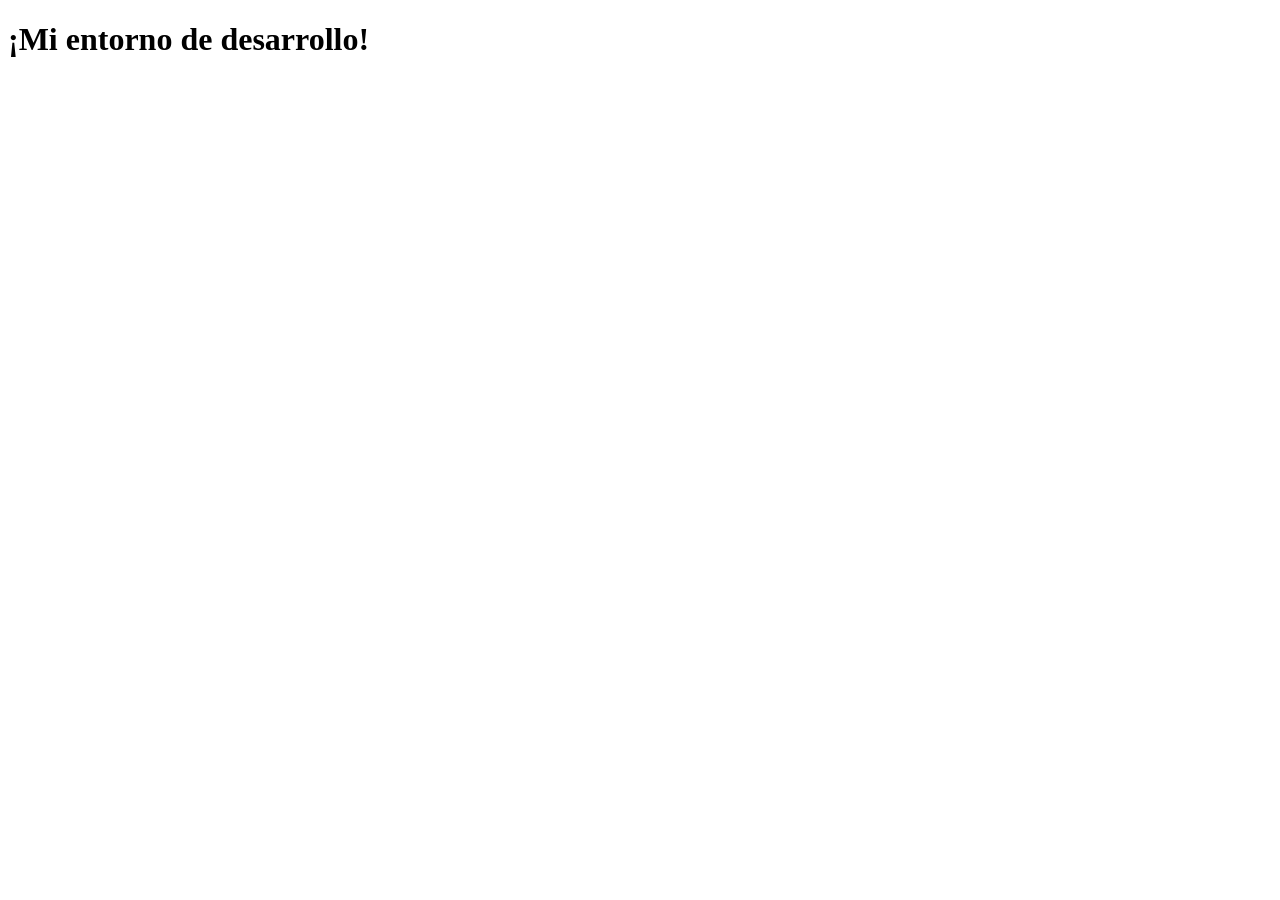
==== index.html @ 5116fd15 "Primer Commit" ====
<!DOCTYPE html>
<html lang="en">
<head>
    <meta charset="UTF-8">
    <meta name="viewport" content="width=device-width, initial-scale=1.0">
    <title>Document</title>
</head>
<body>
    <h1>¡Mi entorno de desarrollo!</h1>
</body>
</html>
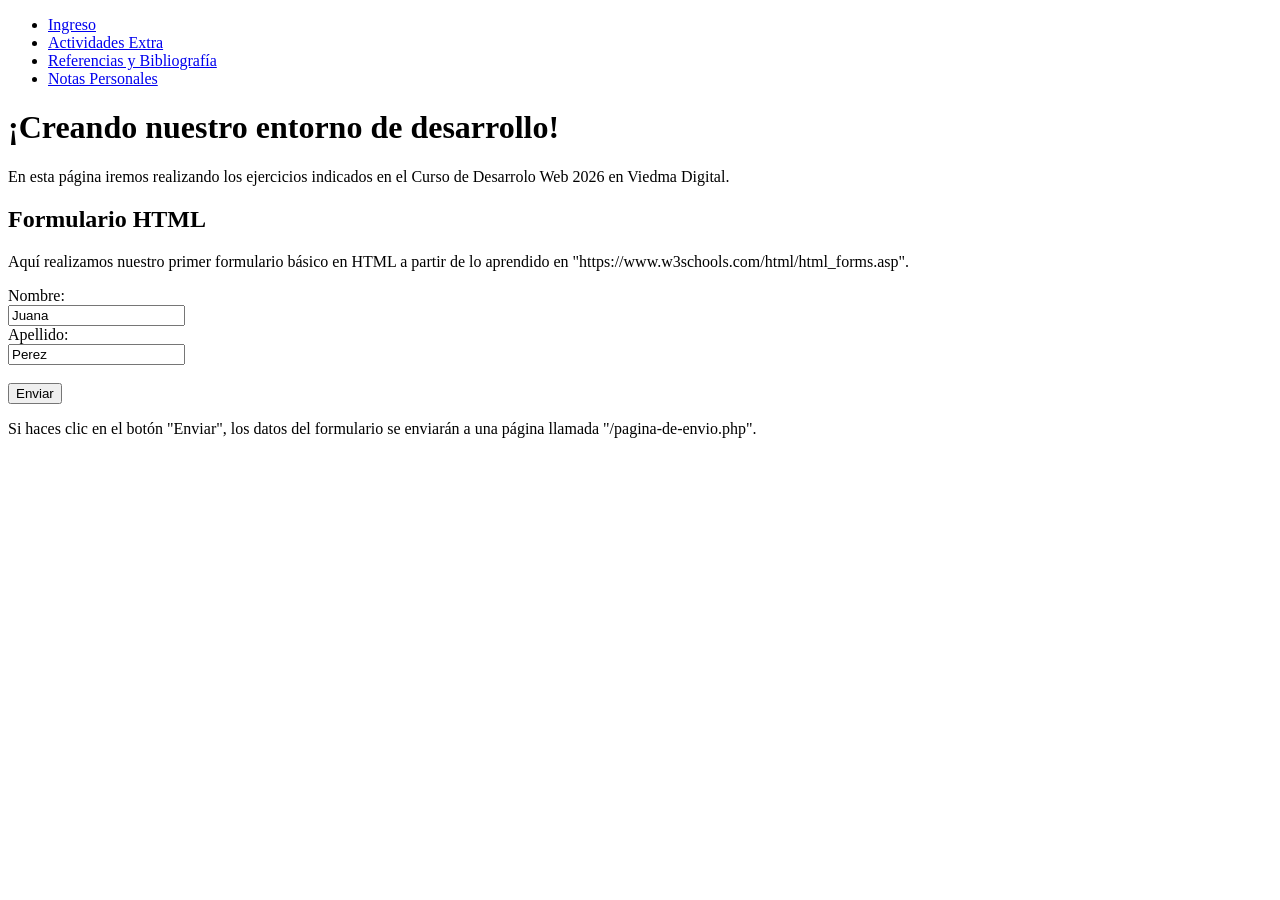
==== commit 37b0a761: "CSS" ====
--- a/index.html
+++ b/index.html
@@ -4,8 +4,34 @@
     <meta charset="UTF-8">
     <meta name="viewport" content="width=device-width, initial-scale=1.0">
     <title>Document</title>
+    <link rel="stylesheet" href="styles.css">
 </head>
 <body>
-    <h1>¡Mi entorno de desarrollo!</h1>
+    
+    <ul class="navbar">
+  <li><a href="Ingreso.html">Ingreso</a>
+  <li><a href="actividades.html">Actividades Extra</a>
+  <li><a href="Referencias.html">Referencias y Bibliografía</a>
+  <li><a href="Notas.html">Notas Personales</a>
+</ul>
+
+    <h1>¡Creando nuestro entorno de desarrollo!</h1>
+
+    <p>En esta página iremos realizando los ejercicios indicados en el Curso de Desarrolo Web 2026 en Viedma Digital.</p> 
+
+    <h2>Formulario HTML</h2>
+    
+    <p>Aquí realizamos nuestro primer formulario básico en HTML a partir de lo aprendido en "https://www.w3schools.com/html/html_forms.asp".</p>
+
+    <form action="/action_page.php">
+        <label for="fname">Nombre:</label><br>
+        <input type="text" id="fname" name="fname" value="Juana"><br>
+        <label for="lname">Apellido:</label><br>
+        <input type="text" id="lname" name="lname" value="Perez"><br><br>
+        <input type="submit" value="Enviar">
+    </form> 
+
+<p>Si haces clic en el botón "Enviar", los datos del formulario se enviarán a una página llamada "/pagina-de-envio.php".</p>
+
 </body>
 </html>
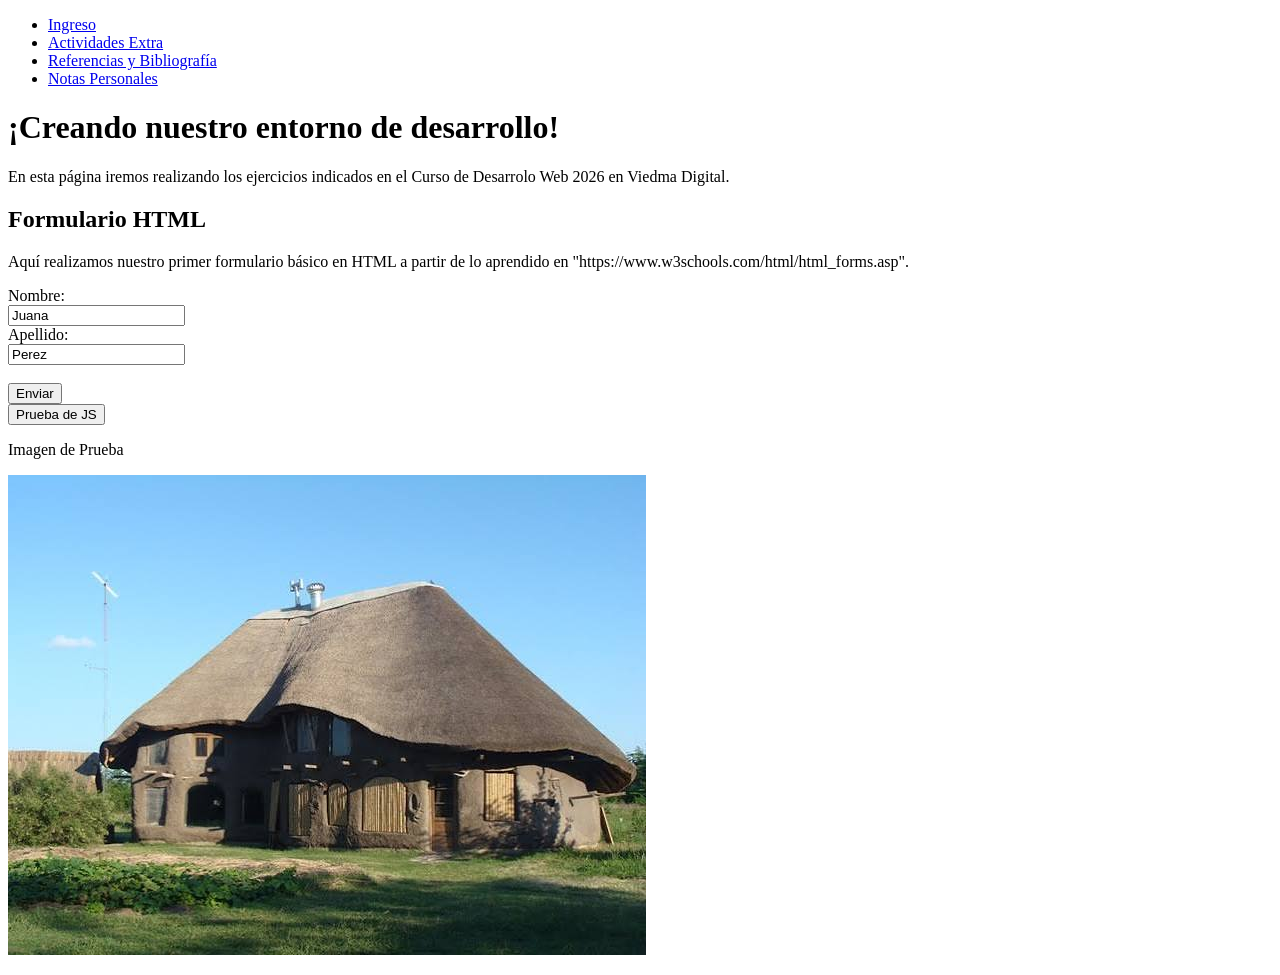
==== commit 1d2beccd: "Actividades de Clase 07" ====
--- a/index.html
+++ b/index.html
@@ -31,7 +31,17 @@
         <input type="submit" value="Enviar">
     </form> 
 
-<p>Si haces clic en el botón "Enviar", los datos del formulario se enviarán a una página llamada "/pagina-de-envio.php".</p>
+    <script src="script.js">
+    </script>
+    
+<button class = "btn-principal">Prueba de JS</button>
+
+<p>Imagen de Prueba</p>
+
+<img src = "images/Ecoaldea_Gaia.jfif" alt = "Casa de barro en Gaia">
+
+<p id="demo"></p>
+
 
 </body>
 </html>
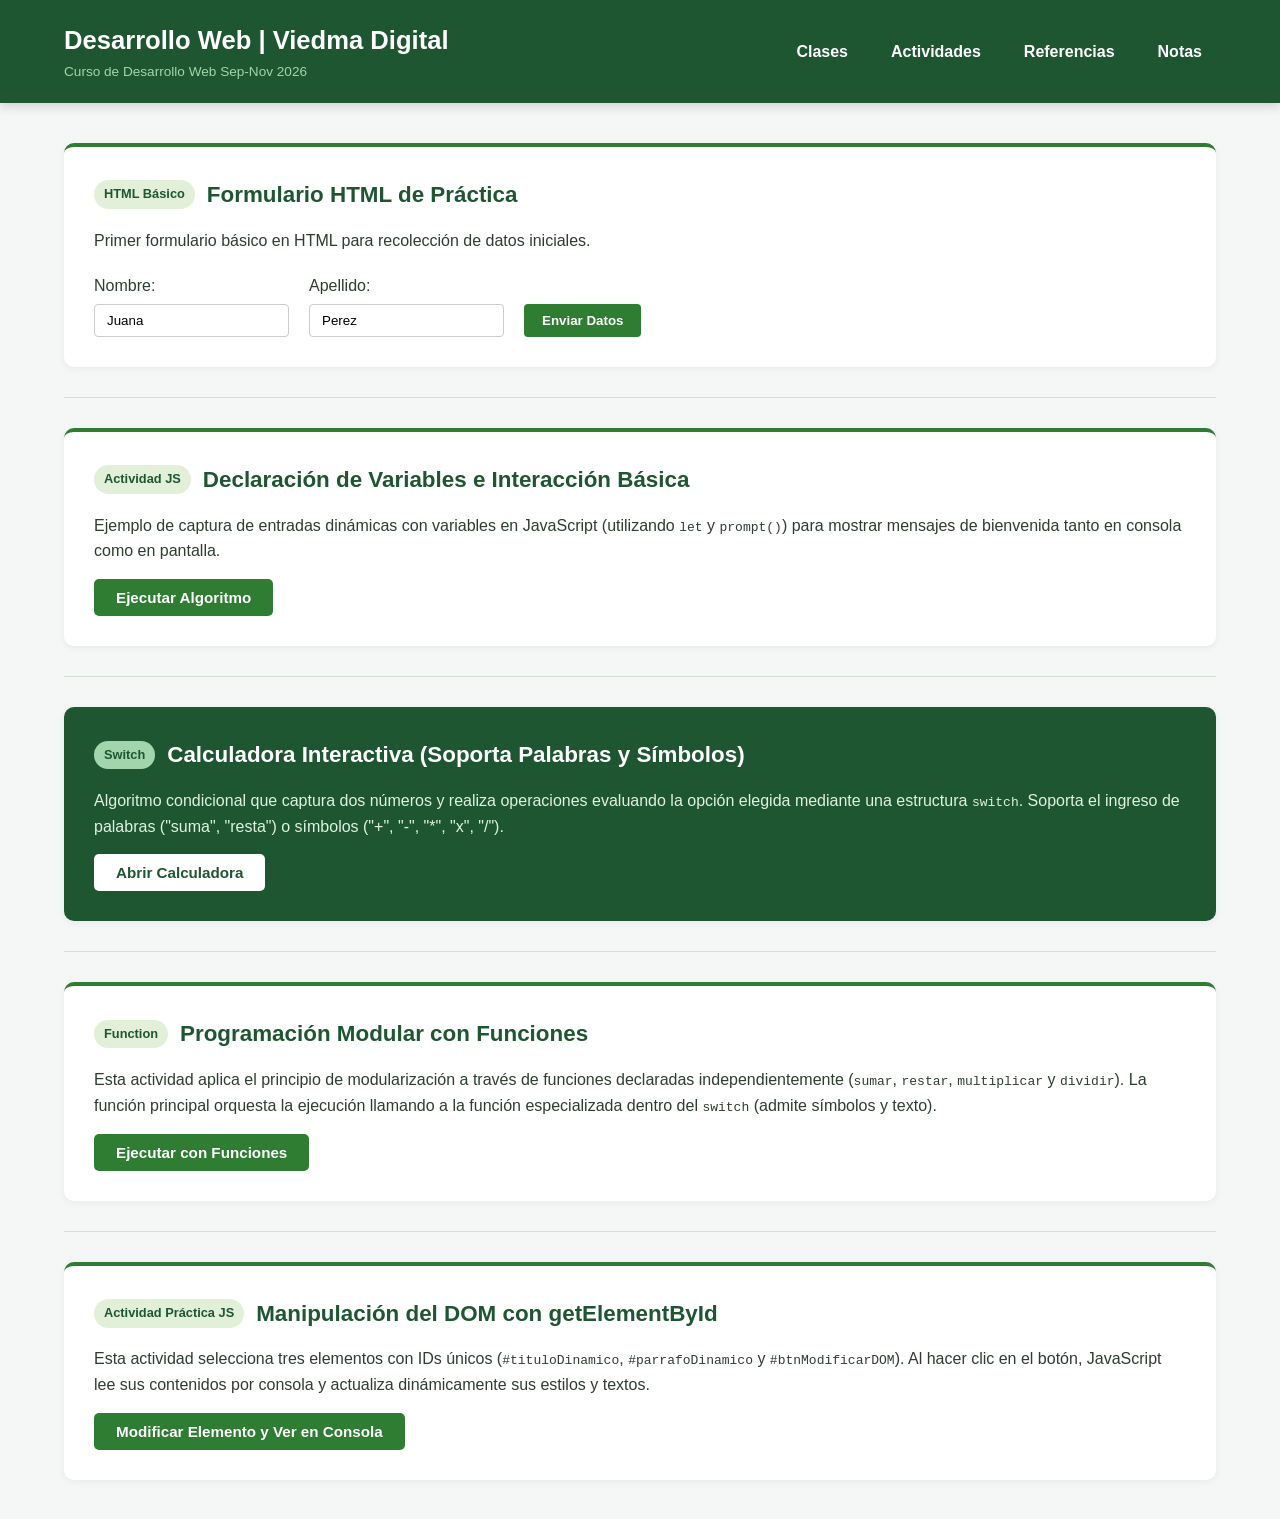
==== commit 16bb2d09: "Actualización general del proyecto" ====
--- a/index.html
+++ b/index.html
@@ -1,47 +1,117 @@
 <!DOCTYPE html>
-<html lang="en">
+<html lang="es">
 <head>
     <meta charset="UTF-8">
     <meta name="viewport" content="width=device-width, initial-scale=1.0">
-    <title>Document</title>
+    <title>Desarrollo Web - Viedma Digital</title>
     <link rel="stylesheet" href="styles.css">
 </head>
 <body>
-    
-    <ul class="navbar">
-  <li><a href="Ingreso.html">Ingreso</a>
-  <li><a href="actividades.html">Actividades Extra</a>
-  <li><a href="Referencias.html">Referencias y Bibliografía</a>
-  <li><a href="Notas.html">Notas Personales</a>
-</ul>
 
-    <h1>¡Creando nuestro entorno de desarrollo!</h1>
+    <header class="header-principal">
+        <div class="logo">
+            <h1>Desarrollo Web | Viedma Digital</h1>
+            <p>Curso de Desarrollo Web Sep-Nov 2026</p>
+        </div>
+        <nav>
+            <ul class="navbar">
+                <li><a href="Ingreso.html">Clases</a></li>
+                <li><a href="actividades.html">Actividades</a></li>
+                <li><a href="Referencias.html">Referencias</a></li>
+                <li><a href="Notas.html">Notas</a></li>
+            </ul>
+        </nav>
+    </header>
 
-    <p>En esta página iremos realizando los ejercicios indicados en el Curso de Desarrolo Web 2026 en Viedma Digital.</p> 
+    <main class="portfolio-container">
 
-    <h2>Formulario HTML</h2>
-    
-    <p>Aquí realizamos nuestro primer formulario básico en HTML a partir de lo aprendido en "https://www.w3schools.com/html/html_forms.asp".</p>
+        <!-- SECCIÓN 0: FORMULARIO BASE -->
+        <section class="portfolio-section">
+            <div class="section-header">
+                <span class="badge">HTML Básico</span>
+                <h2>Formulario HTML de Práctica</h2>
+            </div>
+            <p>Primer formulario básico en HTML para recolección de datos iniciales.</p>
 
-    <form action="/action_page.php">
-        <label for="fname">Nombre:</label><br>
-        <input type="text" id="fname" name="fname" value="Juana"><br>
-        <label for="lname">Apellido:</label><br>
-        <input type="text" id="lname" name="lname" value="Perez"><br><br>
-        <input type="submit" value="Enviar">
-    </form> 
+            <form action="/action_page.php" class="form-horizontal">
+                <div class="form-group">
+                    <label for="fname">Nombre:</label>
+                    <input type="text" id="fname" name="fname" value="Juana">
+                </div>
+                <div class="form-group">
+                    <label for="lname">Apellido:</label>
+                    <input type="text" id="lname" name="lname" value="Perez">
+                </div>
+                <button type="submit" class="btn-submit">Enviar Datos</button>
+            </form>
+        </section>
 
-    <script src="script.js">
-    </script>
-    
-<button class = "btn-principal">Prueba de JS</button>
+        <hr class="separator">
 
-<p>Imagen de Prueba</p>
+        <!-- SECCIÓN 1: VARIABLES -->
+        <section class="portfolio-section">
+            <div class="section-header">
+                <span class="badge">Actividad JS</span>
+                <h2>Declaración de Variables e Interacción Básica</h2>
+            </div>
+            <p>Ejemplo de captura de entradas dinámicas con variables en JavaScript (utilizando <code>let</code> y <code>prompt()</code>) para mostrar mensajes de bienvenida tanto en consola como en pantalla.</p>
+            
+            <div class="action-area">
+                <button id="btnEjecutar" class="btn-primary">Ejecutar Algoritmo</button>
+                <div id="resultadoBienvenida" class="resultado-box"></div>
+            </div>
+        </section>
 
-<img src = "images/Ecoaldea_Gaia.jfif" alt = "Casa de barro en Gaia">
+        <hr class="separator">
 
-<p id="demo"></p>
+        <!-- SECCIÓN 2: CALCULADORA -->
+        <section class="portfolio-section featured-section">
+            <div class="section-header">
+                <span class="badge badge-light">Switch</span>
+                <h2>Calculadora Interactiva (Soporta Palabras y Símbolos)</h2>
+            </div>
+            <p class="descripcion-desarrollo">
+                Algoritmo condicional que captura dos números y realiza operaciones evaluando la opción elegida mediante una estructura <code>switch</code>. Soporta el ingreso de palabras ("suma", "resta") o símbolos ("+", "-", "*", "x", "/").
+            </p>
+            <button onclick="ejecutarCalculadora()" class="btn-secondary">Abrir Calculadora</button>
+        </section>
 
+        <hr class="separator">
 
+        <!-- SECCIÓN 3: FUNCIONES MODULARIZADAS -->
+        <section class="portfolio-section">
+            <div class="section-header">
+                <span class="badge">Function</span>
+                <h2>Programación Modular con Funciones</h2>
+            </div>
+            <p class="descripcion-desarrollo">
+                Esta actividad aplica el principio de modularización a través de funciones declaradas independientemente (<code>sumar</code>, <code>restar</code>, <code>multiplicar</code> y <code>dividir</code>). La función principal orquesta la ejecución llamando a la función especializada dentro del <code>switch</code> (admite símbolos y texto).
+            </p>
+            <button onclick="ejecutarActividadFunciones()" class="btn-primary">Ejecutar con Funciones</button>
+        </section>
+
+        <hr class="separator">
+
+        <!-- NUEVA SECCIÓN: ACTIVIDAD PRÁCTICA 1 JAVASCRIPT (DOM) -->
+        <section class="portfolio-section">
+            <div class="section-header">
+                <span class="badge">Actividad Práctica JS</span>
+                <h2 id="tituloDinamico">Manipulación del DOM con getElementById</h2>
+            </div>
+            
+            <p id="parrafoDinamico" class="descripcion-desarrollo">
+                Esta actividad selecciona tres elementos con IDs únicos (<code>#tituloDinamico</code>, <code>#parrafoDinamico</code> y <code>#btnModificarDOM</code>). Al hacer clic en el botón, JavaScript lee sus contenidos por consola y actualiza dinámicamente sus estilos y textos.
+            </p>
+
+            <button id="btnModificarDOM" onclick="ejecutarPracticaDOM()" class="btn-primary">Modificar Elemento y Ver en Consola</button>
+        </section>
+
+    </main>
+
+    <!-- SCRIPTS ENLAZADOS -->
+    <script src="script.js"></script>
+    <script src="calculadora.js"></script>
+    <script src="funciones.js"></script>
+    <script src="dom_practica.js"></script>
 </body>
 </html>
--- a/styles.css
+++ b/styles.css
@@ -0,0 +1,202 @@
+/* ==========================================
+   RESET Y CONFIGURACIÓN FLUIDA
+   ========================================== */
+* {
+    margin: 0;
+    padding: 0;
+    box-sizing: border-box;
+}
+
+body {
+    font-family: 'Segoe UI', Tahoma, Geneva, Verdana, sans-serif;
+    background-color: #f4f7f5;
+    color: #2e3d30;
+    line-height: 1.6;
+}
+
+/* ==========================================
+   HEADER Y NAVEGACIÓN FLUIDA
+   ========================================== */
+.header-principal {
+    background-color: #1e5631;
+    color: #ffffff;
+    padding: 20px 5%;
+    display: flex;
+    justify-content: space-between;
+    align-items: center;
+    flex-wrap: wrap;
+    box-shadow: 0 4px 10px rgba(0, 0, 0, 0.15);
+}
+
+.logo h1 {
+    font-size: 1.6rem;
+    color: #ffffff;
+}
+
+.logo p {
+    font-size: 0.85rem;
+    color: #a2d5ab;
+}
+
+.navbar {
+    list-style: none;
+    display: flex;
+    gap: 15px;
+}
+
+.navbar a {
+    color: #ffffff;
+    text-decoration: none;
+    font-weight: 600;
+    padding: 8px 14px;
+    border-radius: 4px;
+    transition: background-color 0.3s ease;
+}
+
+.navbar a:hover {
+    background-color: #4c9a2a;
+}
+
+/* ==========================================
+   CONTENEDOR DEL PORTFOLIO (ANCHO COMPLETO)
+   ========================================== */
+.portfolio-container {
+    width: 90%;
+    max-width: 1200px;
+    margin: 40px auto;
+}
+
+.portfolio-section {
+    background-color: #ffffff;
+    border-radius: 10px;
+    padding: 30px;
+    margin-bottom: 25px;
+    box-shadow: 0 2px 8px rgba(0, 0, 0, 0.05);
+    border-top: 4px solid #2e7d32;
+}
+
+.section-header {
+    display: flex;
+    align-items: center;
+    gap: 12px;
+    margin-bottom: 15px;
+}
+
+.badge {
+    background-color: #e2f0d9;
+    color: #1e5631;
+    padding: 4px 10px;
+    font-size: 0.8rem;
+    font-weight: bold;
+    border-radius: 20px;
+}
+
+.badge-light {
+    background-color: #a2d5ab;
+    color: #1e5631;
+}
+
+.portfolio-section h2 {
+    color: #1e5631;
+    font-size: 1.4rem;
+}
+
+.separator {
+    border: 0;
+    height: 1px;
+    background: #d0e1d4;
+    margin: 30px 0;
+}
+
+/* ==========================================
+   ESTILOS DESTACADOS Y BOTONES
+   ========================================== */
+.featured-section {
+    background-color: #1e5631;
+    color: #ffffff;
+    border-top: none;
+}
+
+.featured-section h2 {
+    color: #ffffff;
+}
+
+.featured-section .descripcion-desarrollo {
+    color: #e0f2e1;
+}
+
+.btn-primary {
+    background-color: #2e7d32;
+    color: #ffffff;
+    border: none;
+    padding: 10px 22px;
+    font-size: 0.95rem;
+    font-weight: bold;
+    border-radius: 5px;
+    cursor: pointer;
+    margin-top: 15px;
+    transition: background-color 0.3s ease;
+}
+
+.btn-primary:hover {
+    background-color: #1e5631;
+}
+
+.btn-secondary {
+    background-color: #ffffff;
+    color: #1e5631;
+    border: none;
+    padding: 10px 22px;
+    font-size: 0.95rem;
+    font-weight: bold;
+    border-radius: 5px;
+    cursor: pointer;
+    margin-top: 15px;
+    transition: background-color 0.3s ease;
+}
+
+.btn-secondary:hover {
+    background-color: #a2d5ab;
+}
+
+/* FORMULARIO HORIZONTAL */
+.form-horizontal {
+    display: flex;
+    gap: 20px;
+    align-items: flex-end;
+    margin-top: 20px;
+    flex-wrap: wrap;
+}
+
+.form-group {
+    display: flex;
+    flex-direction: column;
+}
+
+.form-group input {
+    padding: 8px 12px;
+    border: 1px solid #ccc;
+    border-radius: 4px;
+    margin-top: 5px;
+}
+
+.btn-submit {
+    background-color: #2e7d32;
+    color: white;
+    border: none;
+    padding: 9px 18px;
+    border-radius: 4px;
+    font-weight: bold;
+    cursor: pointer;
+}
+
+.resultado-box {
+    margin-top: 15px;
+    padding: 12px;
+    background-color: #eef7f0;
+    border: 1px solid #a2d5ab;
+    border-radius: 4px;
+    color: #1e5631;
+    font-weight: 600;
+    display: none;
+}
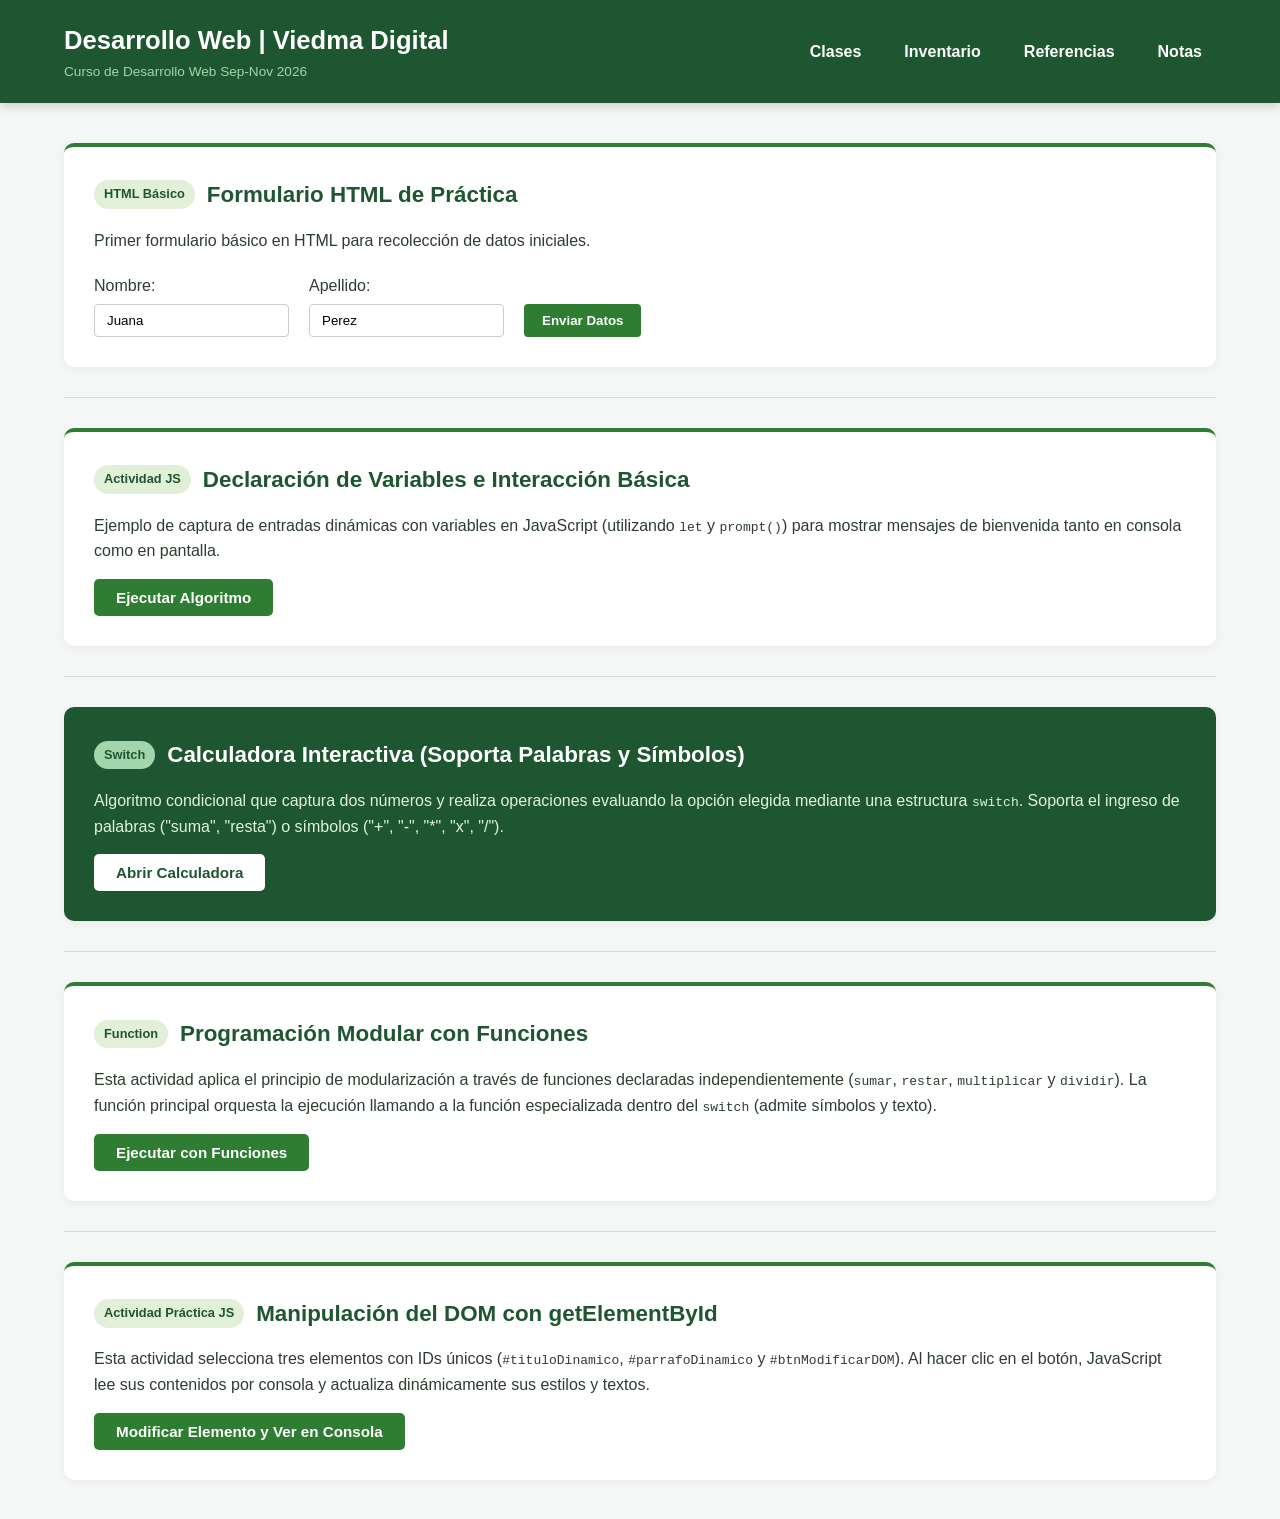
==== commit 356a7079: "Anexo de la actividad de inventario como página independiente" ====
--- a/index.html
+++ b/index.html
@@ -16,7 +16,8 @@
         <nav>
             <ul class="navbar">
                 <li><a href="Ingreso.html">Clases</a></li>
-                <li><a href="actividades.html">Actividades</a></li>
+                <!-- VINCULACIÓN A LA PÁGINA DEL INVENTARIO -->
+                <li><a href="inventario/index.html">Inventario</a></li>
                 <li><a href="Referencias.html">Referencias</a></li>
                 <li><a href="Notas.html">Notas</a></li>
             </ul>
